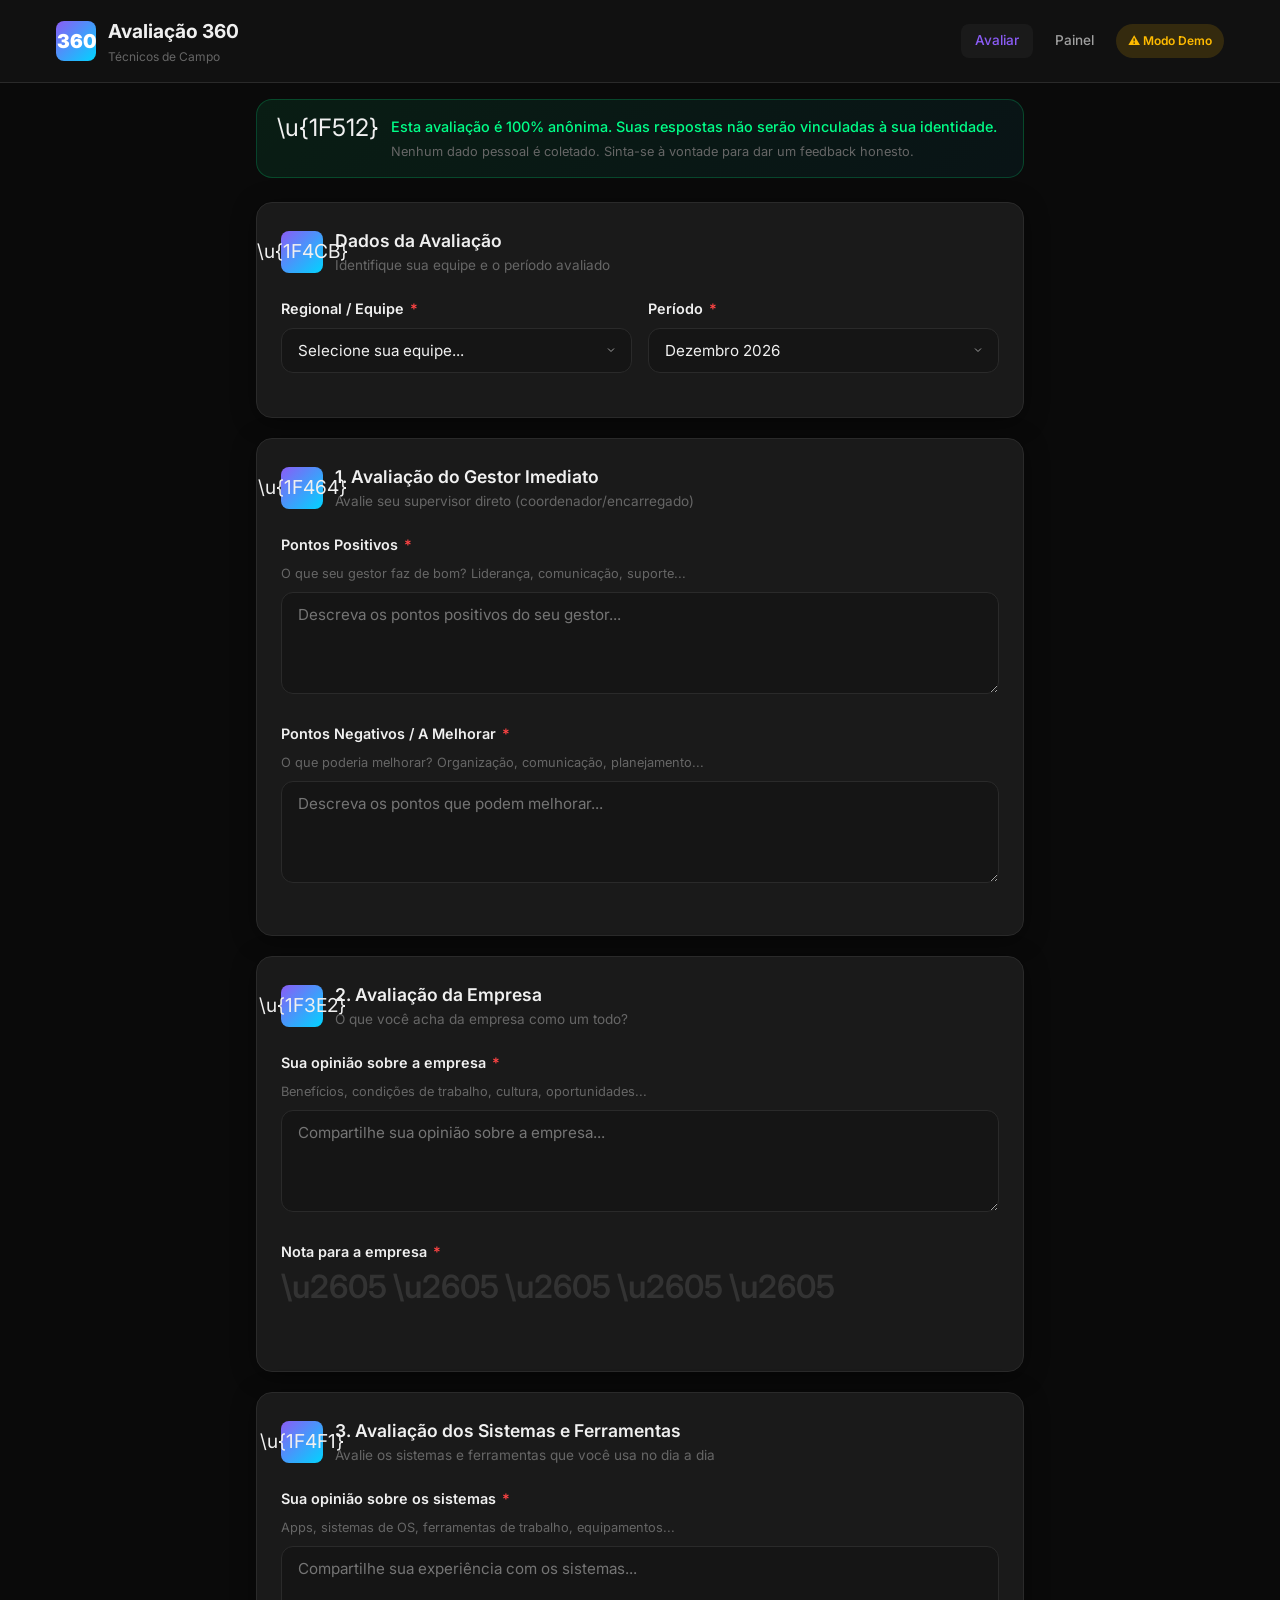
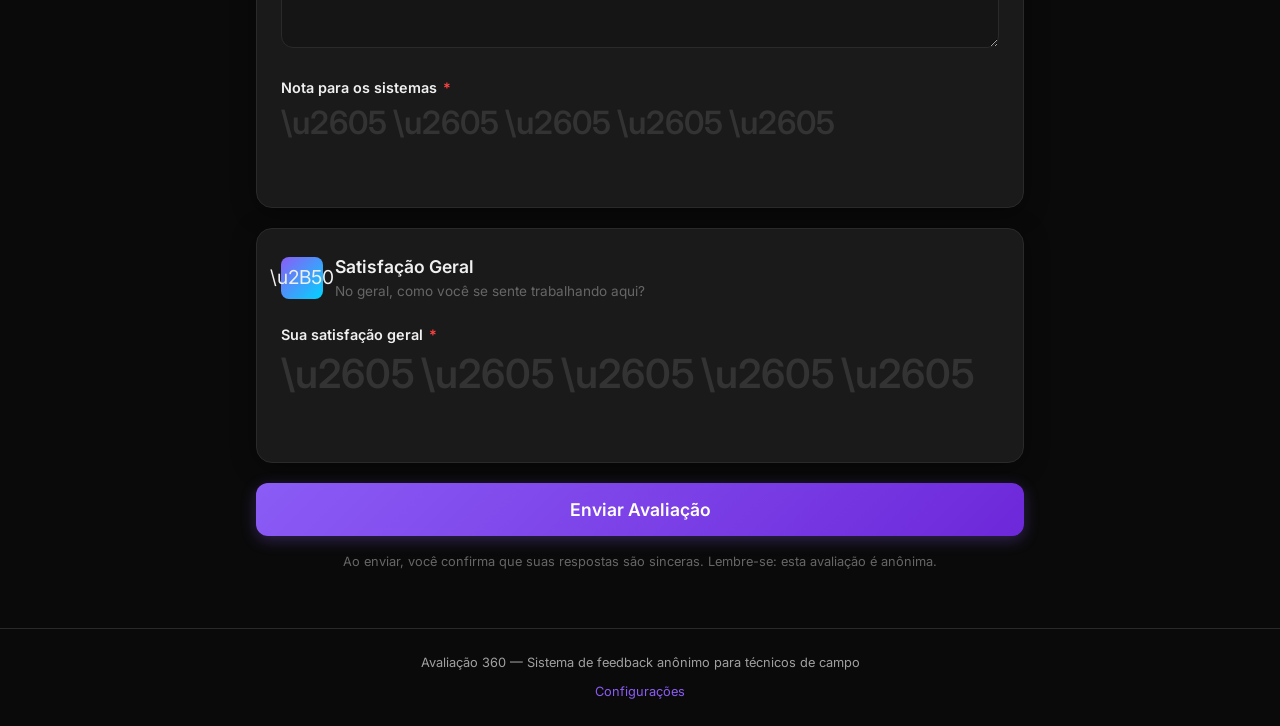
==== index.html @ 2429ec9c "feat: sistema de avaliacao 360 para tecnicos de campo Sistema web completo para digitalizar avaliaca" ====
<!DOCTYPE html>
<html lang="pt-BR">
<head>
  <meta charset="UTF-8">
  <meta name="viewport" content="width=device-width, initial-scale=1.0">
  <meta name="description" content="Avaliação 360 - Sistema anônimo de avaliação para técnicos de campo">
  <meta name="theme-color" content="#0a0a0a">
  <title>Avaliação 360 | Técnicos de Campo</title>
  <link rel="preconnect" href="https://fonts.googleapis.com">
  <link rel="preconnect" href="https://fonts.gstatic.com" crossorigin>
  <link href="https://fonts.googleapis.com/css2?family=Inter:wght@400;500;600;700;800&display=swap" rel="stylesheet">
  <link rel="stylesheet" href="css/style.css">
</head>
<body>

  <!-- Header -->
  <header class="header">
    <div class="header__inner">
      <div class="header__brand">
        <div class="header__logo">360</div>
        <div>
          <div class="header__title">Avaliação 360</div>
          <div class="header__subtitle">Técnicos de Campo</div>
        </div>
      </div>
      <nav class="header__nav">
        <a href="index.html" class="active">Avaliar</a>
        <a href="dashboard.html">Painel</a>
        <span id="modeIndicator" class="mode-badge mode-badge--demo"></span>
      </nav>
    </div>
  </header>

  <!-- Conteúdo principal -->
  <main class="container">

    <!-- Aviso de anonimato -->
    <div class="anonymity-notice">
      <div class="anonymity-notice__icon">\u{1F512}</div>
      <div class="anonymity-notice__text">
        Esta avaliação é 100% anônima. Suas respostas não serão vinculadas à sua identidade.
        <small>Nenhum dado pessoal é coletado. Sinta-se à vontade para dar um feedback honesto.</small>
      </div>
    </div>

    <!-- Formulário de avaliação -->
    <form id="evaluationForm" autocomplete="off" novalidate>

      <!-- Identificação da avaliação (sem identificação pessoal) -->
      <div class="card">
        <div class="card__header">
          <div class="card__icon">\u{1F4CB}</div>
          <div>
            <div class="card__title">Dados da Avaliação</div>
            <div class="card__description">Identifique sua equipe e o período avaliado</div>
          </div>
        </div>

        <div class="form-row">
          <div class="form-group">
            <label for="equipe">Regional / Equipe <span class="required">*</span></label>
            <select id="equipe" required>
              <option value="">Selecione sua equipe...</option>
            </select>
            <div class="error-message">Selecione sua equipe</div>
          </div>

          <div class="form-group">
            <label for="periodo">Período <span class="required">*</span></label>
            <select id="periodo" required>
              <option value="">Selecione o período...</option>
            </select>
            <div class="error-message">Selecione o período</div>
          </div>
        </div>
      </div>

      <!-- Questão 1: Avaliação do Gestor Imediato -->
      <div class="card">
        <div class="card__header">
          <div class="card__icon">\u{1F464}</div>
          <div>
            <div class="card__title">1. Avaliação do Gestor Imediato</div>
            <div class="card__description">Avalie seu supervisor direto (coordenador/encarregado)</div>
          </div>
        </div>

        <div class="form-group">
          <label for="gestorPositivos">
            Pontos Positivos <span class="required">*</span>
          </label>
          <span class="hint">O que seu gestor faz de bom? Liderança, comunicação, suporte...</span>
          <textarea id="gestorPositivos" placeholder="Descreva os pontos positivos do seu gestor..." rows="4" required></textarea>
          <div class="error-message">Preencha os pontos positivos do gestor</div>
        </div>

        <div class="form-group">
          <label for="gestorNegativos">
            Pontos Negativos / A Melhorar <span class="required">*</span>
          </label>
          <span class="hint">O que poderia melhorar? Organização, comunicação, planejamento...</span>
          <textarea id="gestorNegativos" placeholder="Descreva os pontos que podem melhorar..." rows="4" required></textarea>
          <div class="error-message">Preencha os pontos negativos do gestor</div>
        </div>
      </div>

      <!-- Questão 2: Avaliação da Empresa -->
      <div class="card">
        <div class="card__header">
          <div class="card__icon">\u{1F3E2}</div>
          <div>
            <div class="card__title">2. Avaliação da Empresa</div>
            <div class="card__description">O que você acha da empresa como um todo?</div>
          </div>
        </div>

        <div class="form-group">
          <label for="empresaComentario">
            Sua opinião sobre a empresa <span class="required">*</span>
          </label>
          <span class="hint">Benefícios, condições de trabalho, cultura, oportunidades...</span>
          <textarea id="empresaComentario" placeholder="Compartilhe sua opinião sobre a empresa..." rows="4" required></textarea>
          <div class="error-message">Preencha sua avaliação da empresa</div>
        </div>

        <div class="form-group">
          <label>Nota para a empresa <span class="required">*</span></label>
          <div class="star-rating" id="starsEmpresa">
            <input type="radio" name="empresaNota" value="5" id="empresa5">
            <label for="empresa5" title="5 - Muito Satisfeito">\u2605</label>
            <input type="radio" name="empresaNota" value="4" id="empresa4">
            <label for="empresa4" title="4 - Satisfeito">\u2605</label>
            <input type="radio" name="empresaNota" value="3" id="empresa3">
            <label for="empresa3" title="3 - Neutro">\u2605</label>
            <input type="radio" name="empresaNota" value="2" id="empresa2">
            <label for="empresa2" title="2 - Insatisfeito">\u2605</label>
            <input type="radio" name="empresaNota" value="1" id="empresa1">
            <label for="empresa1" title="1 - Muito Insatisfeito">\u2605</label>
          </div>
          <div class="star-value"></div>
          <div class="error-message">Selecione uma nota para a empresa</div>
        </div>
      </div>

      <!-- Questão 3: Avaliação do Sistema/Ferramentas -->
      <div class="card">
        <div class="card__header">
          <div class="card__icon">\u{1F4F1}</div>
          <div>
            <div class="card__title">3. Avaliação dos Sistemas e Ferramentas</div>
            <div class="card__description">Avalie os sistemas e ferramentas que você usa no dia a dia</div>
          </div>
        </div>

        <div class="form-group">
          <label for="sistemaComentario">
            Sua opinião sobre os sistemas <span class="required">*</span>
          </label>
          <span class="hint">Apps, sistemas de OS, ferramentas de trabalho, equipamentos...</span>
          <textarea id="sistemaComentario" placeholder="Compartilhe sua experiência com os sistemas..." rows="4" required></textarea>
          <div class="error-message">Preencha sua avaliação dos sistemas</div>
        </div>

        <div class="form-group">
          <label>Nota para os sistemas <span class="required">*</span></label>
          <div class="star-rating" id="starsSistema">
            <input type="radio" name="sistemaNota" value="5" id="sistema5">
            <label for="sistema5" title="5 - Muito Satisfeito">\u2605</label>
            <input type="radio" name="sistemaNota" value="4" id="sistema4">
            <label for="sistema4" title="4 - Satisfeito">\u2605</label>
            <input type="radio" name="sistemaNota" value="3" id="sistema3">
            <label for="sistema3" title="3 - Neutro">\u2605</label>
            <input type="radio" name="sistemaNota" value="2" id="sistema2">
            <label for="sistema2" title="2 - Insatisfeito">\u2605</label>
            <input type="radio" name="sistemaNota" value="1" id="sistema1">
            <label for="sistema1" title="1 - Muito Insatisfeito">\u2605</label>
          </div>
          <div class="star-value"></div>
          <div class="error-message">Selecione uma nota para os sistemas</div>
        </div>
      </div>

      <!-- Satisfação Geral -->
      <div class="card">
        <div class="card__header">
          <div class="card__icon">\u2B50</div>
          <div>
            <div class="card__title">Satisfação Geral</div>
            <div class="card__description">No geral, como você se sente trabalhando aqui?</div>
          </div>
        </div>

        <div class="form-group">
          <label>Sua satisfação geral <span class="required">*</span></label>
          <div class="star-rating" id="starsGeral" style="justify-content: flex-end;">
            <input type="radio" name="satisfacaoGeral" value="5" id="geral5">
            <label for="geral5" title="5 - Muito Satisfeito" style="font-size: 2.5rem;">\u2605</label>
            <input type="radio" name="satisfacaoGeral" value="4" id="geral4">
            <label for="geral4" title="4 - Satisfeito" style="font-size: 2.5rem;">\u2605</label>
            <input type="radio" name="satisfacaoGeral" value="3" id="geral3">
            <label for="geral3" title="3 - Neutro" style="font-size: 2.5rem;">\u2605</label>
            <input type="radio" name="satisfacaoGeral" value="2" id="geral2">
            <label for="geral2" title="2 - Insatisfeito" style="font-size: 2.5rem;">\u2605</label>
            <input type="radio" name="satisfacaoGeral" value="1" id="geral1">
            <label for="geral1" title="1 - Muito Insatisfeito" style="font-size: 2.5rem;">\u2605</label>
          </div>
          <div class="star-value"></div>
          <div class="error-message">Selecione sua satisfação geral</div>
        </div>
      </div>

      <!-- Botão de envio -->
      <button type="submit" id="submitBtn" class="btn btn--primary btn--block" style="padding: 16px; font-size: 1.1rem;">
        Enviar Avaliação
      </button>

      <p class="text-center text-muted mt-2" style="font-size: 0.8rem;">
        Ao enviar, você confirma que suas respostas são sinceras. Lembre-se: esta avaliação é anônima.
      </p>

    </form>

    <!-- Tela de sucesso (oculta por padrão) -->
    <div id="successScreen" class="success-screen">
      <div class="success-screen__checkmark">\u2713</div>
      <h2 class="success-screen__title">Avaliação Enviada!</h2>
      <p class="success-screen__message">
        Obrigado pelo seu feedback. Sua avaliação foi registrada com sucesso e é completamente anônima.
      </p>
      <p class="text-muted mb-3" style="font-size: 0.9rem;">
        Seu feedback ajuda a melhorar o ambiente de trabalho para todos.
      </p>
      <button onclick="resetForm()" class="btn btn--secondary">
        Enviar Nova Avaliação
      </button>
    </div>

  </main>

  <!-- Footer -->
  <footer class="footer">
    <p>Avaliação 360 &mdash; Sistema de feedback anônimo para técnicos de campo</p>
    <p class="mt-1">
      <a href="setup.html">Configurações</a>
    </p>
  </footer>

  <!-- Scripts -->
  <script src="js/config.js"></script>
  <script src="js/form.js"></script>

</body>
</html>
---- css/style.css ----
/* =============================================
   Avaliação 360 - Estilos Globais
   Sistema de avaliação para técnicos de campo
   ============================================= */

/* Reset e base */
*, *::before, *::after {
  box-sizing: border-box;
  margin: 0;
  padding: 0;
}

:root {
  --bg-primary: #0a0a0a;
  --bg-secondary: #111111;
  --bg-card: #1a1a1a;
  --bg-card-hover: #222222;
  --bg-input: #151515;
  --border-color: #2a2a2a;
  --border-focus: #8B5CF6;
  --text-primary: #f0f0f0;
  --text-secondary: #a0a0a0;
  --text-muted: #666666;
  --accent-purple: #8B5CF6;
  --accent-purple-hover: #7C4FE0;
  --accent-purple-glow: rgba(139, 92, 246, 0.3);
  --accent-cyan: #00d4ff;
  --accent-cyan-glow: rgba(0, 212, 255, 0.2);
  --success: #00ff88;
  --success-glow: rgba(0, 255, 136, 0.2);
  --warning: #ffbb00;
  --danger: #ff4444;
  --star-active: #ffbb00;
  --star-inactive: #333333;
  --radius-sm: 8px;
  --radius-md: 12px;
  --radius-lg: 16px;
  --radius-xl: 24px;
  --shadow-card: 0 4px 24px rgba(0, 0, 0, 0.4);
  --shadow-glow: 0 0 30px var(--accent-purple-glow);
  --transition-fast: 0.2s ease;
  --transition-normal: 0.3s ease;
  --transition-slow: 0.5s ease;
  --font-main: 'Inter', -apple-system, BlinkMacSystemFont, 'Segoe UI', sans-serif;
}

html {
  scroll-behavior: smooth;
}

body {
  font-family: var(--font-main);
  background-color: var(--bg-primary);
  color: var(--text-primary);
  line-height: 1.6;
  min-height: 100vh;
  -webkit-font-smoothing: antialiased;
  -moz-osx-font-smoothing: grayscale;
}

/* Tipografia */
h1, h2, h3, h4 {
  font-weight: 700;
  line-height: 1.3;
}

h1 { font-size: 1.75rem; }
h2 { font-size: 1.4rem; }
h3 { font-size: 1.15rem; }
h4 { font-size: 1rem; }

p {
  color: var(--text-secondary);
}

a {
  color: var(--accent-purple);
  text-decoration: none;
  transition: color var(--transition-fast);
}

a:hover {
  color: var(--accent-cyan);
}

/* Container principal */
.container {
  width: 100%;
  max-width: 800px;
  margin: 0 auto;
  padding: 16px;
}

.container--wide {
  max-width: 1200px;
}

/* =============================================
   Header
   ============================================= */
.header {
  background: var(--bg-secondary);
  border-bottom: 1px solid var(--border-color);
  padding: 16px 0;
  position: sticky;
  top: 0;
  z-index: 100;
  backdrop-filter: blur(10px);
  -webkit-backdrop-filter: blur(10px);
}

.header__inner {
  display: flex;
  align-items: center;
  justify-content: space-between;
  max-width: 1200px;
  margin: 0 auto;
  padding: 0 16px;
}

.header__brand {
  display: flex;
  align-items: center;
  gap: 12px;
}

.header__logo {
  width: 40px;
  height: 40px;
  background: linear-gradient(135deg, var(--accent-purple), var(--accent-cyan));
  border-radius: var(--radius-sm);
  display: flex;
  align-items: center;
  justify-content: center;
  font-size: 1.2rem;
  font-weight: 900;
  color: white;
  flex-shrink: 0;
}

.header__title {
  font-size: 1.2rem;
  font-weight: 700;
  color: var(--text-primary);
}

.header__subtitle {
  font-size: 0.75rem;
  color: var(--text-muted);
  font-weight: 400;
}

.header__nav {
  display: flex;
  gap: 8px;
}

.header__nav a {
  padding: 6px 14px;
  border-radius: var(--radius-sm);
  font-size: 0.85rem;
  font-weight: 500;
  color: var(--text-secondary);
  transition: all var(--transition-fast);
}

.header__nav a:hover,
.header__nav a.active {
  background: var(--bg-card);
  color: var(--accent-purple);
}

/* =============================================
   Cards
   ============================================= */
.card {
  background: var(--bg-card);
  border: 1px solid var(--border-color);
  border-radius: var(--radius-lg);
  padding: 24px;
  margin-bottom: 20px;
  box-shadow: var(--shadow-card);
  transition: border-color var(--transition-normal);
}

.card:hover {
  border-color: rgba(139, 92, 246, 0.2);
}

.card__header {
  display: flex;
  align-items: center;
  gap: 12px;
  margin-bottom: 20px;
}

.card__icon {
  width: 42px;
  height: 42px;
  background: linear-gradient(135deg, var(--accent-purple), var(--accent-cyan));
  border-radius: var(--radius-sm);
  display: flex;
  align-items: center;
  justify-content: center;
  font-size: 1.2rem;
  flex-shrink: 0;
}

.card__title {
  font-size: 1.1rem;
  font-weight: 600;
}

.card__description {
  font-size: 0.85rem;
  color: var(--text-muted);
}

/* =============================================
   Formulário
   ============================================= */
.form-group {
  margin-bottom: 20px;
}

.form-group label {
  display: block;
  font-size: 0.9rem;
  font-weight: 600;
  color: var(--text-primary);
  margin-bottom: 8px;
}

.form-group label .required {
  color: var(--danger);
  margin-left: 2px;
}

.form-group .hint {
  display: block;
  font-size: 0.8rem;
  color: var(--text-muted);
  margin-bottom: 8px;
}

select,
input[type="text"],
input[type="url"],
input[type="password"],
textarea {
  width: 100%;
  padding: 12px 16px;
  background: var(--bg-input);
  border: 1px solid var(--border-color);
  border-radius: var(--radius-md);
  color: var(--text-primary);
  font-family: var(--font-main);
  font-size: 0.95rem;
  transition: all var(--transition-fast);
  outline: none;
  -webkit-appearance: none;
  appearance: none;
}

select {
  background-image: url("data:image/svg+xml,%3Csvg xmlns='http://www.w3.org/2000/svg' width='12' height='12' viewBox='0 0 24 24' fill='none' stroke='%23a0a0a0' stroke-width='2'%3E%3Cpath d='M6 9l6 6 6-6'/%3E%3C/svg%3E");
  background-repeat: no-repeat;
  background-position: right 14px center;
  padding-right: 40px;
  cursor: pointer;
}

select:focus,
input[type="text"]:focus,
input[type="url"]:focus,
input[type="password"]:focus,
textarea:focus {
  border-color: var(--accent-purple);
  box-shadow: 0 0 0 3px var(--accent-purple-glow);
}

textarea {
  min-height: 100px;
  resize: vertical;
}

.form-row {
  display: grid;
  grid-template-columns: 1fr 1fr;
  gap: 16px;
}

@media (max-width: 500px) {
  .form-row {
    grid-template-columns: 1fr;
  }
}

/* Validação visual */
.form-group.error select,
.form-group.error textarea,
.form-group.error input {
  border-color: var(--danger);
  box-shadow: 0 0 0 3px rgba(255, 68, 68, 0.15);
}

.form-group .error-message {
  display: none;
  font-size: 0.8rem;
  color: var(--danger);
  margin-top: 6px;
}

.form-group.error .error-message {
  display: block;
}

/* =============================================
   Estrelas (Star Rating)
   ============================================= */
.star-rating {
  display: flex;
  gap: 6px;
  flex-direction: row-reverse;
  justify-content: flex-end;
  margin-top: 4px;
}

.star-rating input {
  display: none;
}

.star-rating label {
  cursor: pointer;
  font-size: 2rem;
  color: var(--star-inactive);
  transition: all var(--transition-fast);
  margin-bottom: 0 !important;
  line-height: 1;
  user-select: none;
}

.star-rating label:hover,
.star-rating label:hover ~ label,
.star-rating input:checked ~ label {
  color: var(--star-active);
  text-shadow: 0 0 12px rgba(255, 187, 0, 0.4);
}

.star-rating.error label {
  animation: shake 0.4s ease;
}

.star-value {
  font-size: 0.85rem;
  color: var(--text-muted);
  margin-top: 4px;
  min-height: 20px;
}

/* =============================================
   Botões
   ============================================= */
.btn {
  display: inline-flex;
  align-items: center;
  justify-content: center;
  gap: 8px;
  padding: 12px 28px;
  border: none;
  border-radius: var(--radius-md);
  font-family: var(--font-main);
  font-size: 0.95rem;
  font-weight: 600;
  cursor: pointer;
  transition: all var(--transition-fast);
  text-decoration: none;
  outline: none;
  user-select: none;
}

.btn:disabled {
  opacity: 0.5;
  cursor: not-allowed;
}

.btn--primary {
  background: linear-gradient(135deg, var(--accent-purple), #6D28D9);
  color: white;
  box-shadow: 0 4px 15px var(--accent-purple-glow);
}

.btn--primary:hover:not(:disabled) {
  transform: translateY(-2px);
  box-shadow: 0 6px 25px var(--accent-purple-glow);
}

.btn--primary:active:not(:disabled) {
  transform: translateY(0);
}

.btn--secondary {
  background: var(--bg-card);
  color: var(--text-primary);
  border: 1px solid var(--border-color);
}

.btn--secondary:hover:not(:disabled) {
  border-color: var(--accent-purple);
  color: var(--accent-purple);
}

.btn--success {
  background: linear-gradient(135deg, #059669, #047857);
  color: white;
}

.btn--success:hover:not(:disabled) {
  transform: translateY(-2px);
  box-shadow: 0 4px 15px var(--success-glow);
}

.btn--danger {
  background: linear-gradient(135deg, var(--danger), #cc0000);
  color: white;
}

.btn--small {
  padding: 8px 16px;
  font-size: 0.85rem;
}

.btn--block {
  width: 100%;
}

.btn--icon {
  width: 40px;
  height: 40px;
  padding: 0;
  border-radius: var(--radius-sm);
}

/* =============================================
   Alerta de anonimato
   ============================================= */
.anonymity-notice {
  background: linear-gradient(135deg, rgba(0, 255, 136, 0.08), rgba(0, 212, 255, 0.05));
  border: 1px solid rgba(0, 255, 136, 0.2);
  border-radius: var(--radius-lg);
  padding: 16px 20px;
  margin-bottom: 24px;
  display: flex;
  align-items: flex-start;
  gap: 12px;
}

.anonymity-notice__icon {
  font-size: 1.5rem;
  flex-shrink: 0;
  line-height: 1;
}

.anonymity-notice__text {
  font-size: 0.9rem;
  color: var(--success);
  font-weight: 500;
  line-height: 1.5;
}

.anonymity-notice__text small {
  display: block;
  color: var(--text-muted);
  font-weight: 400;
  margin-top: 4px;
  font-size: 0.8rem;
}

/* =============================================
   Tela de sucesso
   ============================================= */
.success-screen {
  display: none;
  text-align: center;
  padding: 60px 20px;
  animation: fadeIn 0.5s ease;
}

.success-screen.visible {
  display: block;
}

.success-screen__checkmark {
  width: 100px;
  height: 100px;
  margin: 0 auto 30px;
  background: linear-gradient(135deg, var(--success), #00cc6a);
  border-radius: 50%;
  display: flex;
  align-items: center;
  justify-content: center;
  font-size: 3rem;
  animation: scaleIn 0.5s cubic-bezier(0.175, 0.885, 0.32, 1.275);
  box-shadow: 0 0 40px var(--success-glow);
}

.success-screen__title {
  font-size: 1.5rem;
  margin-bottom: 12px;
  color: var(--success);
}

.success-screen__message {
  font-size: 1rem;
  color: var(--text-secondary);
  margin-bottom: 32px;
  max-width: 400px;
  margin-left: auto;
  margin-right: auto;
}

/* =============================================
   Dashboard - Cards de estatísticas
   ============================================= */
.stats-grid {
  display: grid;
  grid-template-columns: repeat(auto-fit, minmax(200px, 1fr));
  gap: 16px;
  margin-bottom: 24px;
}

.stat-card {
  background: var(--bg-card);
  border: 1px solid var(--border-color);
  border-radius: var(--radius-lg);
  padding: 20px;
  text-align: center;
  transition: all var(--transition-normal);
}

.stat-card:hover {
  border-color: var(--accent-purple);
  transform: translateY(-2px);
  box-shadow: var(--shadow-glow);
}

.stat-card__value {
  font-size: 2.2rem;
  font-weight: 800;
  background: linear-gradient(135deg, var(--accent-purple), var(--accent-cyan));
  -webkit-background-clip: text;
  -webkit-text-fill-color: transparent;
  background-clip: text;
  line-height: 1.2;
}

.stat-card__label {
  font-size: 0.85rem;
  color: var(--text-muted);
  margin-top: 4px;
}

/* =============================================
   Dashboard - Filtros
   ============================================= */
.filters {
  display: flex;
  gap: 12px;
  margin-bottom: 24px;
  flex-wrap: wrap;
}

.filters select {
  flex: 1;
  min-width: 160px;
}

/* =============================================
   Dashboard - Gráfico de barras CSS
   ============================================= */
.chart-container {
  margin-bottom: 24px;
}

.chart-bar {
  display: flex;
  align-items: center;
  gap: 12px;
  margin-bottom: 12px;
}

.chart-bar__label {
  width: 90px;
  font-size: 0.85rem;
  color: var(--text-secondary);
  text-align: right;
  flex-shrink: 0;
}

.chart-bar__track {
  flex: 1;
  height: 32px;
  background: var(--bg-input);
  border-radius: var(--radius-sm);
  overflow: hidden;
  position: relative;
}

.chart-bar__fill {
  height: 100%;
  background: linear-gradient(90deg, var(--accent-purple), var(--accent-cyan));
  border-radius: var(--radius-sm);
  transition: width 0.8s cubic-bezier(0.25, 0.46, 0.45, 0.94);
  display: flex;
  align-items: center;
  padding-left: 10px;
  min-width: 0;
}

.chart-bar__value {
  font-size: 0.8rem;
  font-weight: 600;
  color: white;
  white-space: nowrap;
}

/* Distribuição de estrelas */
.star-distribution {
  display: flex;
  flex-direction: column;
  gap: 8px;
}

.star-dist-row {
  display: flex;
  align-items: center;
  gap: 10px;
}

.star-dist-row__stars {
  width: 70px;
  font-size: 0.85rem;
  color: var(--star-active);
  text-align: right;
  flex-shrink: 0;
}

.star-dist-row__bar {
  flex: 1;
  height: 20px;
  background: var(--bg-input);
  border-radius: 4px;
  overflow: hidden;
}

.star-dist-row__fill {
  height: 100%;
  background: var(--star-active);
  border-radius: 4px;
  transition: width 0.6s ease;
}

.star-dist-row__count {
  width: 40px;
  font-size: 0.8rem;
  color: var(--text-muted);
}

/* =============================================
   Dashboard - Lista de avaliações
   ============================================= */
.evaluation-list {
  display: flex;
  flex-direction: column;
  gap: 12px;
}

.evaluation-item {
  background: var(--bg-card);
  border: 1px solid var(--border-color);
  border-radius: var(--radius-md);
  padding: 16px 20px;
  transition: border-color var(--transition-fast);
}

.evaluation-item:hover {
  border-color: rgba(139, 92, 246, 0.3);
}

.evaluation-item__header {
  display: flex;
  justify-content: space-between;
  align-items: center;
  margin-bottom: 12px;
  flex-wrap: wrap;
  gap: 8px;
}

.evaluation-item__meta {
  display: flex;
  gap: 12px;
  align-items: center;
  flex-wrap: wrap;
}

.evaluation-item__badge {
  padding: 3px 10px;
  border-radius: 20px;
  font-size: 0.75rem;
  font-weight: 600;
  background: rgba(139, 92, 246, 0.15);
  color: var(--accent-purple);
}

.evaluation-item__date {
  font-size: 0.8rem;
  color: var(--text-muted);
}

.evaluation-item__stars {
  color: var(--star-active);
  font-size: 0.9rem;
}

.evaluation-item__section {
  margin-bottom: 10px;
}

.evaluation-item__section-title {
  font-size: 0.8rem;
  font-weight: 600;
  color: var(--accent-purple);
  margin-bottom: 4px;
  text-transform: uppercase;
  letter-spacing: 0.5px;
}

.evaluation-item__text {
  font-size: 0.88rem;
  color: var(--text-secondary);
  line-height: 1.5;
  padding: 8px 12px;
  background: var(--bg-input);
  border-radius: var(--radius-sm);
  border-left: 3px solid var(--border-color);
}

/* =============================================
   Dashboard - Modal de senha
   ============================================= */
.password-overlay {
  position: fixed;
  top: 0;
  left: 0;
  right: 0;
  bottom: 0;
  background: rgba(0, 0, 0, 0.9);
  display: flex;
  align-items: center;
  justify-content: center;
  z-index: 1000;
  padding: 20px;
}

.password-modal {
  background: var(--bg-card);
  border: 1px solid var(--border-color);
  border-radius: var(--radius-xl);
  padding: 40px;
  max-width: 400px;
  width: 100%;
  text-align: center;
  animation: scaleIn 0.3s ease;
}

.password-modal__icon {
  font-size: 3rem;
  margin-bottom: 16px;
}

.password-modal__title {
  font-size: 1.2rem;
  margin-bottom: 8px;
}

.password-modal__text {
  font-size: 0.9rem;
  color: var(--text-muted);
  margin-bottom: 24px;
}

.password-modal__error {
  display: none;
  color: var(--danger);
  font-size: 0.85rem;
  margin-top: 8px;
}

.password-modal__error.visible {
  display: block;
  animation: shake 0.4s ease;
}

/* =============================================
   Setup - Passos
   ============================================= */
.setup-step {
  display: flex;
  gap: 16px;
  margin-bottom: 24px;
}

.setup-step__number {
  width: 36px;
  height: 36px;
  background: linear-gradient(135deg, var(--accent-purple), var(--accent-cyan));
  border-radius: 50%;
  display: flex;
  align-items: center;
  justify-content: center;
  font-size: 0.9rem;
  font-weight: 700;
  flex-shrink: 0;
  color: white;
}

.setup-step__content {
  flex: 1;
}

.setup-step__title {
  font-size: 1rem;
  font-weight: 600;
  margin-bottom: 6px;
}

.setup-step__text {
  font-size: 0.9rem;
  color: var(--text-secondary);
  line-height: 1.6;
}

/* Bloco de código */
.code-block {
  background: var(--bg-primary);
  border: 1px solid var(--border-color);
  border-radius: var(--radius-md);
  padding: 16px;
  margin-top: 12px;
  position: relative;
  overflow-x: auto;
}

.code-block code {
  font-family: 'Fira Code', 'Consolas', monospace;
  font-size: 0.82rem;
  color: var(--accent-cyan);
  line-height: 1.6;
  white-space: pre;
}

.code-block__copy {
  position: absolute;
  top: 8px;
  right: 8px;
  padding: 4px 10px;
  background: var(--bg-card);
  border: 1px solid var(--border-color);
  border-radius: var(--radius-sm);
  color: var(--text-muted);
  font-size: 0.75rem;
  cursor: pointer;
  transition: all var(--transition-fast);
}

.code-block__copy:hover {
  color: var(--accent-purple);
  border-color: var(--accent-purple);
}

/* Status de conexão */
.connection-status {
  display: flex;
  align-items: center;
  gap: 8px;
  padding: 12px 16px;
  border-radius: var(--radius-md);
  font-size: 0.9rem;
  font-weight: 500;
  margin-top: 12px;
}

.connection-status--success {
  background: rgba(0, 255, 136, 0.1);
  border: 1px solid rgba(0, 255, 136, 0.3);
  color: var(--success);
}

.connection-status--error {
  background: rgba(255, 68, 68, 0.1);
  border: 1px solid rgba(255, 68, 68, 0.3);
  color: var(--danger);
}

.connection-status--info {
  background: rgba(0, 212, 255, 0.1);
  border: 1px solid rgba(0, 212, 255, 0.3);
  color: var(--accent-cyan);
}

/* =============================================
   Footer
   ============================================= */
.footer {
  text-align: center;
  padding: 24px 16px;
  margin-top: 40px;
  border-top: 1px solid var(--border-color);
  color: var(--text-muted);
  font-size: 0.8rem;
}

.footer a {
  color: var(--accent-purple);
}

/* =============================================
   Utilitários
   ============================================= */
.text-center { text-align: center; }
.text-muted { color: var(--text-muted); }
.text-success { color: var(--success); }
.text-danger { color: var(--danger); }
.text-purple { color: var(--accent-purple); }
.text-cyan { color: var(--accent-cyan); }

.mt-1 { margin-top: 8px; }
.mt-2 { margin-top: 16px; }
.mt-3 { margin-top: 24px; }
.mb-1 { margin-bottom: 8px; }
.mb-2 { margin-bottom: 16px; }
.mb-3 { margin-bottom: 24px; }

.d-none { display: none; }
.d-flex { display: flex; }
.gap-2 { gap: 16px; }
.justify-between { justify-content: space-between; }
.align-center { align-items: center; }
.flex-wrap { flex-wrap: wrap; }

/* Divisor */
.divider {
  height: 1px;
  background: var(--border-color);
  margin: 24px 0;
}

/* Badge modo */
.mode-badge {
  display: inline-flex;
  align-items: center;
  gap: 6px;
  padding: 4px 12px;
  border-radius: 20px;
  font-size: 0.75rem;
  font-weight: 600;
}

.mode-badge--demo {
  background: rgba(255, 187, 0, 0.15);
  color: var(--warning);
}

.mode-badge--sheets {
  background: rgba(0, 255, 136, 0.15);
  color: var(--success);
}

/* Mensagem vazia */
.empty-state {
  text-align: center;
  padding: 60px 20px;
  color: var(--text-muted);
}

.empty-state__icon {
  font-size: 3rem;
  margin-bottom: 16px;
  opacity: 0.5;
}

.empty-state__text {
  font-size: 1rem;
}

/* Spinner de loading */
.spinner {
  width: 20px;
  height: 20px;
  border: 2px solid rgba(255, 255, 255, 0.2);
  border-top: 2px solid white;
  border-radius: 50%;
  animation: spin 0.8s linear infinite;
  display: inline-block;
}

/* =============================================
   Animações
   ============================================= */
@keyframes fadeIn {
  from { opacity: 0; transform: translateY(10px); }
  to { opacity: 1; transform: translateY(0); }
}

@keyframes scaleIn {
  from { opacity: 0; transform: scale(0.8); }
  to { opacity: 1; transform: scale(1); }
}

@keyframes shake {
  0%, 100% { transform: translateX(0); }
  25% { transform: translateX(-5px); }
  75% { transform: translateX(5px); }
}

@keyframes spin {
  to { transform: rotate(360deg); }
}

@keyframes slideUp {
  from { opacity: 0; transform: translateY(20px); }
  to { opacity: 1; transform: translateY(0); }
}

@keyframes pulse {
  0%, 100% { opacity: 1; }
  50% { opacity: 0.6; }
}

.fade-in {
  animation: fadeIn 0.4s ease forwards;
}

.slide-up {
  animation: slideUp 0.5s ease forwards;
}

/* =============================================
   Responsividade
   ============================================= */
@media (max-width: 600px) {
  .container { padding: 12px; }

  .header__inner { padding: 0 12px; }
  .header__nav { gap: 4px; }
  .header__nav a { padding: 4px 10px; font-size: 0.8rem; }
  .header__title { font-size: 1rem; }

  .card { padding: 16px; }

  h1 { font-size: 1.4rem; }
  h2 { font-size: 1.2rem; }

  .stats-grid {
    grid-template-columns: 1fr 1fr;
    gap: 10px;
  }

  .stat-card { padding: 14px; }
  .stat-card__value { font-size: 1.8rem; }

  .filters {
    flex-direction: column;
  }

  .chart-bar__label {
    width: 70px;
    font-size: 0.78rem;
  }

  .evaluation-item__header {
    flex-direction: column;
    align-items: flex-start;
  }
}

@media (max-width: 380px) {
  .stats-grid {
    grid-template-columns: 1fr;
  }

  .star-rating label {
    font-size: 1.6rem;
  }
}

/* =============================================
   Acessibilidade
   ============================================= */
:focus-visible {
  outline: 2px solid var(--accent-purple);
  outline-offset: 2px;
}

/* Ocultar acessivelmente */
.sr-only {
  position: absolute;
  width: 1px;
  height: 1px;
  padding: 0;
  margin: -1px;
  overflow: hidden;
  clip: rect(0, 0, 0, 0);
  white-space: nowrap;
  border: 0;
}

/* =============================================
   Impressão
   ============================================= */
@media print {
  body {
    background: white;
    color: black;
  }

  .header, .footer, .btn, .filters {
    display: none;
  }

  .card {
    border: 1px solid #ddd;
    box-shadow: none;
    break-inside: avoid;
  }
}
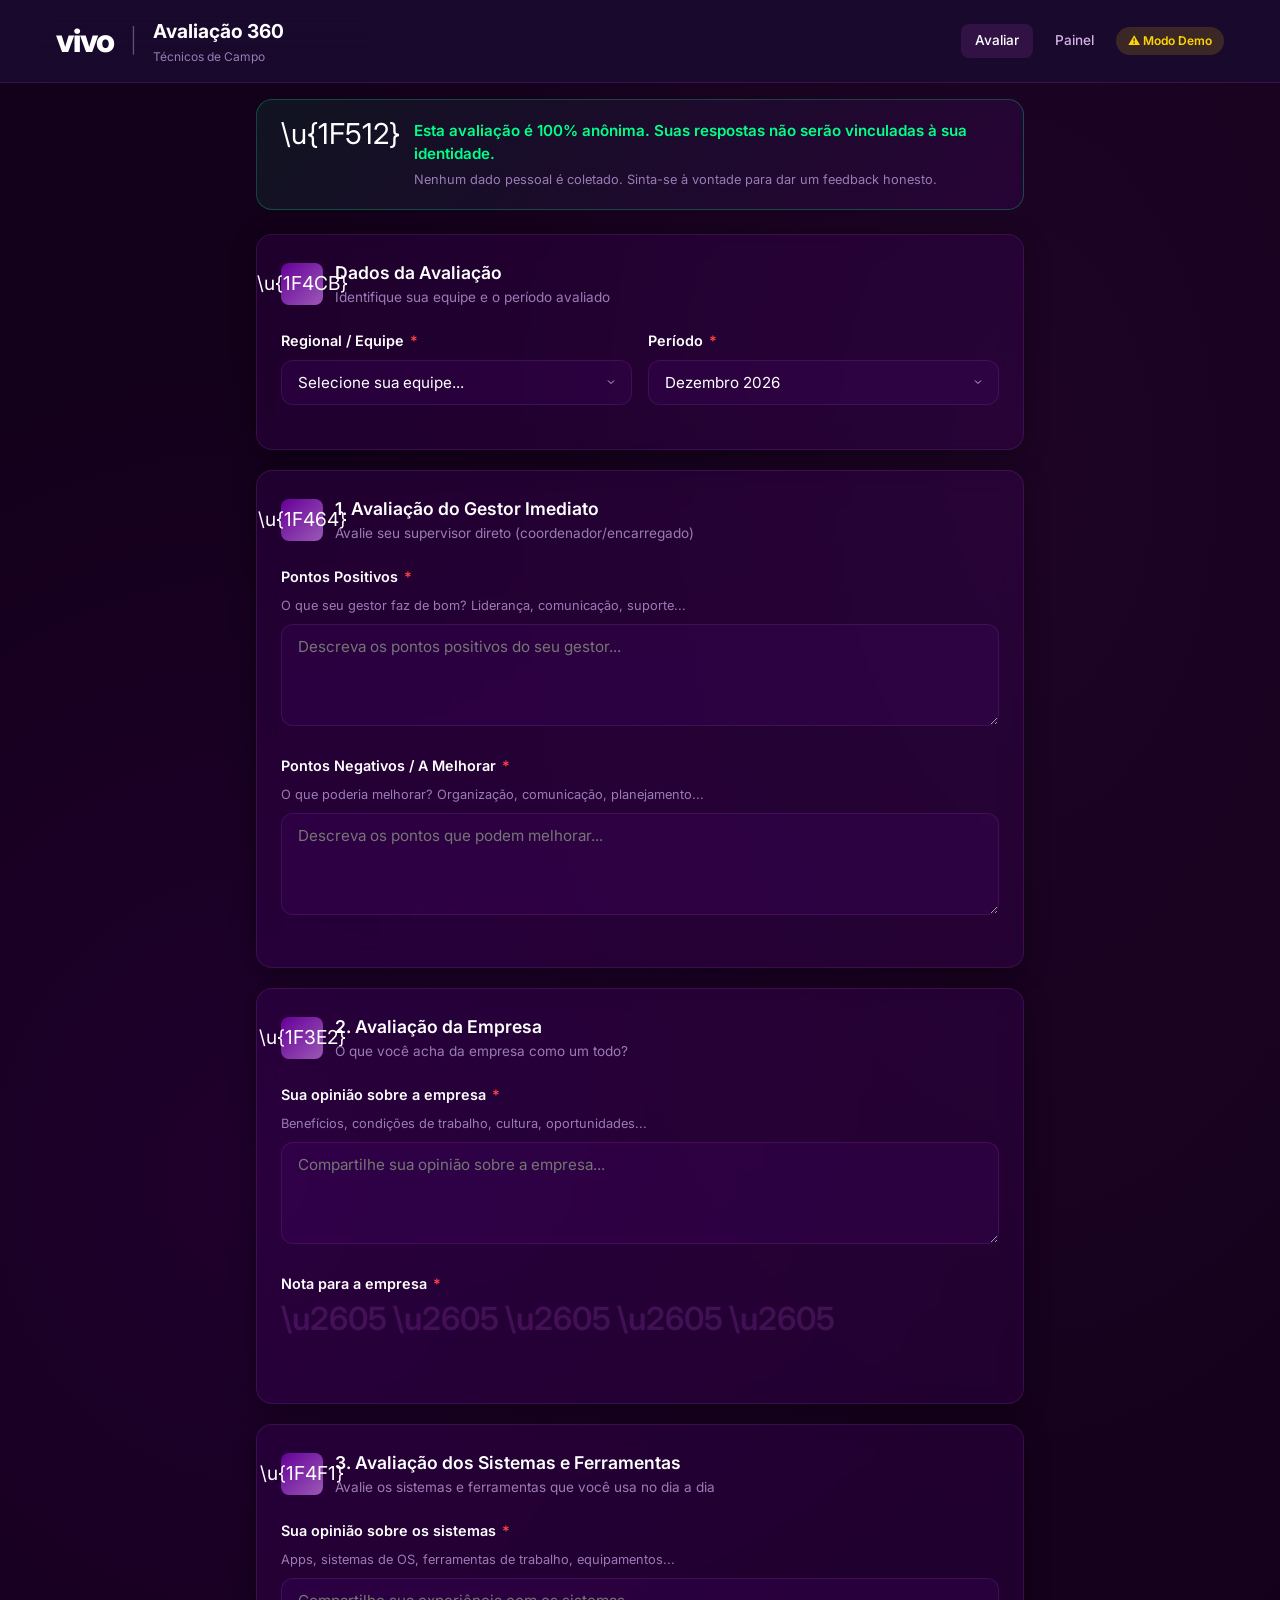
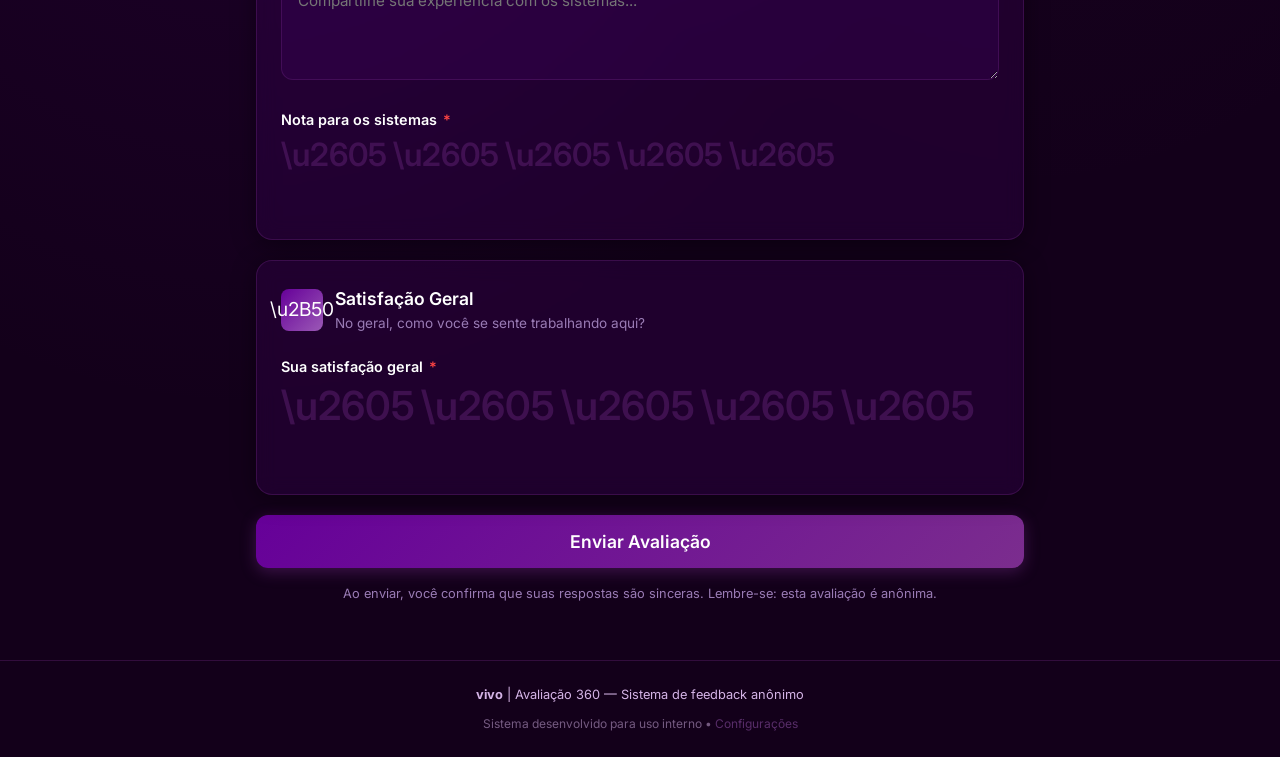
==== commit 0b1665b0: "feat: branding Vivo branco com tema roxo em todas as paginas" ====
--- a/index.html
+++ b/index.html
@@ -4,8 +4,8 @@
   <meta charset="UTF-8">
   <meta name="viewport" content="width=device-width, initial-scale=1.0">
   <meta name="description" content="Avaliação 360 - Sistema anônimo de avaliação para técnicos de campo">
-  <meta name="theme-color" content="#0a0a0a">
-  <title>Avaliação 360 | Técnicos de Campo</title>
+  <meta name="theme-color" content="#13001a">
+  <title>vivo | Avaliação 360</title>
   <link rel="preconnect" href="https://fonts.googleapis.com">
   <link rel="preconnect" href="https://fonts.gstatic.com" crossorigin>
   <link href="https://fonts.googleapis.com/css2?family=Inter:wght@400;500;600;700;800&display=swap" rel="stylesheet">
@@ -17,7 +17,8 @@
   <header class="header">
     <div class="header__inner">
       <div class="header__brand">
-        <div class="header__logo">360</div>
+        <span class="vivo-logo">vivo</span>
+        <span class="vivo-separator">|</span>
         <div>
           <div class="header__title">Avaliação 360</div>
           <div class="header__subtitle">Técnicos de Campo</div>
@@ -239,10 +240,8 @@
 
   <!-- Footer -->
   <footer class="footer">
-    <p>Avaliação 360 &mdash; Sistema de feedback anônimo para técnicos de campo</p>
-    <p class="mt-1">
-      <a href="setup.html">Configurações</a>
-    </p>
+    <p><span style="font-weight:700;">vivo</span> | Avaliação 360 &mdash; Sistema de feedback anônimo</p>
+    <p class="mt-1" style="font-size:0.75rem; opacity:0.5;">Sistema desenvolvido para uso interno &bull; <a href="setup.html">Configurações</a></p>
   </footer>
 
   <!-- Scripts -->
--- a/css/style.css
+++ b/css/style.css
@@ -1,6 +1,6 @@
 /* =============================================
-   Avaliação 360 - Estilos Globais
-   Sistema de avaliação para técnicos de campo
+   Avaliacao 360 - Tema Vivo Telefonica
+   Sistema de avaliacao para tecnicos de campo
    ============================================= */
 
 /* Reset e base */
@@ -11,27 +11,28 @@
 }
 
 :root {
-  --bg-primary: #0a0a0a;
-  --bg-secondary: #111111;
-  --bg-card: #1a1a1a;
-  --bg-card-hover: #222222;
-  --bg-input: #151515;
-  --border-color: #2a2a2a;
-  --border-focus: #8B5CF6;
-  --text-primary: #f0f0f0;
-  --text-secondary: #a0a0a0;
-  --text-muted: #666666;
-  --accent-purple: #8B5CF6;
-  --accent-purple-hover: #7C4FE0;
-  --accent-purple-glow: rgba(139, 92, 246, 0.3);
-  --accent-cyan: #00d4ff;
-  --accent-cyan-glow: rgba(0, 212, 255, 0.2);
+  --bg-primary: #13001a;
+  --bg-secondary: #1a0a2e;
+  --bg-card: rgba(102, 0, 153, 0.15);
+  --bg-card-hover: rgba(102, 0, 153, 0.25);
+  --bg-input: rgba(102, 0, 153, 0.12);
+  --border-color: rgba(123, 45, 142, 0.3);
+  --border-focus: #7B2D8E;
+  --text-primary: #ffffff;
+  --text-secondary: #d4b3e6;
+  --text-muted: #9a7bb5;
+  --accent-purple: #7B2D8E;
+  --accent-purple-hover: #660099;
+  --accent-purple-glow: rgba(123, 45, 142, 0.4);
+  --accent-purple-light: #9b59b6;
+  --accent-cyan: #d4b3e6;
+  --accent-cyan-glow: rgba(155, 89, 182, 0.2);
   --success: #00ff88;
   --success-glow: rgba(0, 255, 136, 0.2);
-  --warning: #ffbb00;
+  --warning: #FFD700;
   --danger: #ff4444;
-  --star-active: #ffbb00;
-  --star-inactive: #333333;
+  --star-active: #FFD700;
+  --star-inactive: rgba(123, 45, 142, 0.35);
   --radius-sm: 8px;
   --radius-md: 12px;
   --radius-lg: 16px;
@@ -56,6 +57,9 @@
   min-height: 100vh;
   -webkit-font-smoothing: antialiased;
   -moz-osx-font-smoothing: grayscale;
+  background-image:
+    radial-gradient(ellipse at 20% 50%, rgba(102, 0, 153, 0.15) 0%, transparent 50%),
+    radial-gradient(ellipse at 80% 20%, rgba(123, 45, 142, 0.1) 0%, transparent 50%);
 }
 
 /* Tipografia */
@@ -74,13 +78,13 @@
 }
 
 a {
-  color: var(--accent-purple);
+  color: var(--accent-purple-light);
   text-decoration: none;
   transition: color var(--transition-fast);
 }
 
 a:hover {
-  color: var(--accent-cyan);
+  color: #ffffff;
 }
 
 /* Container principal */
@@ -96,17 +100,56 @@
 }
 
 /* =============================================
+   Vivo Branding
+   ============================================= */
+.vivo-brand {
+  display: flex;
+  align-items: center;
+  gap: 12px;
+}
+
+.vivo-logo {
+  font-size: 2rem;
+  font-weight: 700;
+  color: #ffffff;
+  letter-spacing: -1px;
+  text-transform: lowercase;
+  line-height: 1;
+}
+
+.vivo-separator {
+  font-size: 1.5rem;
+  color: rgba(255, 255, 255, 0.3);
+  font-weight: 300;
+}
+
+.vivo-product {
+  font-size: 1.1rem;
+  font-weight: 600;
+  color: #ffffff;
+  letter-spacing: 0.5px;
+}
+
+.vivo-product-sub {
+  font-size: 0.75rem;
+  color: var(--text-muted);
+  font-weight: 400;
+  display: block;
+  margin-top: 2px;
+}
+
+/* =============================================
    Header
    ============================================= */
 .header {
-  background: var(--bg-secondary);
+  background: rgba(26, 10, 46, 0.95);
   border-bottom: 1px solid var(--border-color);
   padding: 16px 0;
   position: sticky;
   top: 0;
   z-index: 100;
-  backdrop-filter: blur(10px);
-  -webkit-backdrop-filter: blur(10px);
+  backdrop-filter: blur(20px);
+  -webkit-backdrop-filter: blur(20px);
 }
 
 .header__inner {
@@ -127,7 +170,7 @@
 .header__logo {
   width: 40px;
   height: 40px;
-  background: linear-gradient(135deg, var(--accent-purple), var(--accent-cyan));
+  background: linear-gradient(135deg, #660099, #7B2D8E);
   border-radius: var(--radius-sm);
   display: flex;
   align-items: center;
@@ -138,6 +181,23 @@
   flex-shrink: 0;
 }
 
+.vivo-logo {
+  font-size: 2rem;
+  font-weight: 800;
+  color: #ffffff;
+  letter-spacing: -1px;
+  text-transform: lowercase;
+  line-height: 1;
+  flex-shrink: 0;
+}
+
+.vivo-separator {
+  color: rgba(255, 255, 255, 0.3);
+  font-size: 1.5rem;
+  font-weight: 300;
+  margin: 0 4px;
+}
+
 .header__title {
   font-size: 1.2rem;
   font-weight: 700;
@@ -153,6 +213,7 @@
 .header__nav {
   display: flex;
   gap: 8px;
+  align-items: center;
 }
 
 .header__nav a {
@@ -166,8 +227,8 @@
 
 .header__nav a:hover,
 .header__nav a.active {
-  background: var(--bg-card);
-  color: var(--accent-purple);
+  background: rgba(123, 45, 142, 0.25);
+  color: #ffffff;
 }
 
 /* =============================================
@@ -181,10 +242,12 @@
   margin-bottom: 20px;
   box-shadow: var(--shadow-card);
   transition: border-color var(--transition-normal);
+  backdrop-filter: blur(10px);
+  -webkit-backdrop-filter: blur(10px);
 }
 
 .card:hover {
-  border-color: rgba(139, 92, 246, 0.2);
+  border-color: rgba(123, 45, 142, 0.5);
 }
 
 .card__header {
@@ -197,7 +260,7 @@
 .card__icon {
   width: 42px;
   height: 42px;
-  background: linear-gradient(135deg, var(--accent-purple), var(--accent-cyan));
+  background: linear-gradient(135deg, #660099, #9b59b6);
   border-radius: var(--radius-sm);
   display: flex;
   align-items: center;
@@ -217,7 +280,7 @@
 }
 
 /* =============================================
-   Formulário
+   Formulario
    ============================================= */
 .form-group {
   margin-bottom: 20px;
@@ -263,7 +326,7 @@
 }
 
 select {
-  background-image: url("data:image/svg+xml,%3Csvg xmlns='http://www.w3.org/2000/svg' width='12' height='12' viewBox='0 0 24 24' fill='none' stroke='%23a0a0a0' stroke-width='2'%3E%3Cpath d='M6 9l6 6 6-6'/%3E%3C/svg%3E");
+  background-image: url("data:image/svg+xml,%3Csvg xmlns='http://www.w3.org/2000/svg' width='12' height='12' viewBox='0 0 24 24' fill='none' stroke='%23d4b3e6' stroke-width='2'%3E%3Cpath d='M6 9l6 6 6-6'/%3E%3C/svg%3E");
   background-repeat: no-repeat;
   background-position: right 14px center;
   padding-right: 40px;
@@ -275,7 +338,7 @@
 input[type="url"]:focus,
 input[type="password"]:focus,
 textarea:focus {
-  border-color: var(--accent-purple);
+  border-color: var(--accent-purple-light);
   box-shadow: 0 0 0 3px var(--accent-purple-glow);
 }
 
@@ -296,7 +359,7 @@
   }
 }
 
-/* Validação visual */
+/* Validacao visual */
 .form-group.error select,
 .form-group.error textarea,
 .form-group.error input {
@@ -344,7 +407,7 @@
 .star-rating label:hover ~ label,
 .star-rating input:checked ~ label {
   color: var(--star-active);
-  text-shadow: 0 0 12px rgba(255, 187, 0, 0.4);
+  text-shadow: 0 0 12px rgba(255, 215, 0, 0.5);
 }
 
 .star-rating.error label {
@@ -359,7 +422,7 @@
 }
 
 /* =============================================
-   Botões
+   Botoes
    ============================================= */
 .btn {
   display: inline-flex;
@@ -385,7 +448,7 @@
 }
 
 .btn--primary {
-  background: linear-gradient(135deg, var(--accent-purple), #6D28D9);
+  background: linear-gradient(135deg, #660099, #7B2D8E);
   color: white;
   box-shadow: 0 4px 15px var(--accent-purple-glow);
 }
@@ -393,6 +456,7 @@
 .btn--primary:hover:not(:disabled) {
   transform: translateY(-2px);
   box-shadow: 0 6px 25px var(--accent-purple-glow);
+  background: linear-gradient(135deg, #7B2D8E, #9b59b6);
 }
 
 .btn--primary:active:not(:disabled) {
@@ -400,14 +464,15 @@
 }
 
 .btn--secondary {
-  background: var(--bg-card);
+  background: rgba(102, 0, 153, 0.2);
   color: var(--text-primary);
   border: 1px solid var(--border-color);
 }
 
 .btn--secondary:hover:not(:disabled) {
-  border-color: var(--accent-purple);
-  color: var(--accent-purple);
+  border-color: var(--accent-purple-light);
+  color: #ffffff;
+  background: rgba(102, 0, 153, 0.3);
 }
 
 .btn--success {
@@ -445,26 +510,26 @@
    Alerta de anonimato
    ============================================= */
 .anonymity-notice {
-  background: linear-gradient(135deg, rgba(0, 255, 136, 0.08), rgba(0, 212, 255, 0.05));
-  border: 1px solid rgba(0, 255, 136, 0.2);
+  background: linear-gradient(135deg, rgba(0, 255, 136, 0.08), rgba(102, 0, 153, 0.15));
+  border: 1px solid rgba(0, 255, 136, 0.25);
   border-radius: var(--radius-lg);
-  padding: 16px 20px;
+  padding: 20px 24px;
   margin-bottom: 24px;
   display: flex;
   align-items: flex-start;
-  gap: 12px;
+  gap: 14px;
 }
 
 .anonymity-notice__icon {
-  font-size: 1.5rem;
+  font-size: 1.8rem;
   flex-shrink: 0;
   line-height: 1;
 }
 
 .anonymity-notice__text {
-  font-size: 0.9rem;
+  font-size: 0.95rem;
   color: var(--success);
-  font-weight: 500;
+  font-weight: 600;
   line-height: 1.5;
 }
 
@@ -520,7 +585,7 @@
 }
 
 /* =============================================
-   Dashboard - Cards de estatísticas
+   Dashboard - Cards de estatisticas
    ============================================= */
 .stats-grid {
   display: grid;
@@ -536,10 +601,11 @@
   padding: 20px;
   text-align: center;
   transition: all var(--transition-normal);
+  backdrop-filter: blur(10px);
 }
 
 .stat-card:hover {
-  border-color: var(--accent-purple);
+  border-color: var(--accent-purple-light);
   transform: translateY(-2px);
   box-shadow: var(--shadow-glow);
 }
@@ -547,7 +613,7 @@
 .stat-card__value {
   font-size: 2.2rem;
   font-weight: 800;
-  background: linear-gradient(135deg, var(--accent-purple), var(--accent-cyan));
+  background: linear-gradient(135deg, #9b59b6, #ffffff);
   -webkit-background-clip: text;
   -webkit-text-fill-color: transparent;
   background-clip: text;
@@ -576,7 +642,7 @@
 }
 
 /* =============================================
-   Dashboard - Gráfico de barras CSS
+   Dashboard - Grafico de barras CSS
    ============================================= */
 .chart-container {
   margin-bottom: 24px;
@@ -608,7 +674,7 @@
 
 .chart-bar__fill {
   height: 100%;
-  background: linear-gradient(90deg, var(--accent-purple), var(--accent-cyan));
+  background: linear-gradient(90deg, #660099, #9b59b6);
   border-radius: var(--radius-sm);
   transition: width 0.8s cubic-bezier(0.25, 0.46, 0.45, 0.94);
   display: flex;
@@ -624,7 +690,7 @@
   white-space: nowrap;
 }
 
-/* Distribuição de estrelas */
+/* Distribuicao de estrelas */
 .star-distribution {
   display: flex;
   flex-direction: column;
@@ -667,7 +733,7 @@
 }
 
 /* =============================================
-   Dashboard - Lista de avaliações
+   Dashboard - Lista de avaliacoes
    ============================================= */
 .evaluation-list {
   display: flex;
@@ -676,7 +742,7 @@
 }
 
 .evaluation-item {
-  background: var(--bg-card);
+  background: rgba(102, 0, 153, 0.1);
   border: 1px solid var(--border-color);
   border-radius: var(--radius-md);
   padding: 16px 20px;
@@ -684,7 +750,7 @@
 }
 
 .evaluation-item:hover {
-  border-color: rgba(139, 92, 246, 0.3);
+  border-color: rgba(155, 89, 182, 0.4);
 }
 
 .evaluation-item__header {
@@ -708,8 +774,8 @@
   border-radius: 20px;
   font-size: 0.75rem;
   font-weight: 600;
-  background: rgba(139, 92, 246, 0.15);
-  color: var(--accent-purple);
+  background: rgba(123, 45, 142, 0.25);
+  color: var(--accent-purple-light);
 }
 
 .evaluation-item__date {
@@ -729,7 +795,7 @@
 .evaluation-item__section-title {
   font-size: 0.8rem;
   font-weight: 600;
-  color: var(--accent-purple);
+  color: var(--accent-purple-light);
   margin-bottom: 4px;
   text-transform: uppercase;
   letter-spacing: 0.5px;
@@ -740,9 +806,9 @@
   color: var(--text-secondary);
   line-height: 1.5;
   padding: 8px 12px;
-  background: var(--bg-input);
+  background: rgba(102, 0, 153, 0.1);
   border-radius: var(--radius-sm);
-  border-left: 3px solid var(--border-color);
+  border-left: 3px solid rgba(123, 45, 142, 0.4);
 }
 
 /* =============================================
@@ -754,7 +820,7 @@
   left: 0;
   right: 0;
   bottom: 0;
-  background: rgba(0, 0, 0, 0.9);
+  background: rgba(19, 0, 26, 0.95);
   display: flex;
   align-items: center;
   justify-content: center;
@@ -763,7 +829,7 @@
 }
 
 .password-modal {
-  background: var(--bg-card);
+  background: var(--bg-secondary);
   border: 1px solid var(--border-color);
   border-radius: var(--radius-xl);
   padding: 40px;
@@ -813,7 +879,7 @@
 .setup-step__number {
   width: 36px;
   height: 36px;
-  background: linear-gradient(135deg, var(--accent-purple), var(--accent-cyan));
+  background: linear-gradient(135deg, #660099, #9b59b6);
   border-radius: 50%;
   display: flex;
   align-items: center;
@@ -840,9 +906,9 @@
   line-height: 1.6;
 }
 
-/* Bloco de código */
+/* Bloco de codigo */
 .code-block {
-  background: var(--bg-primary);
+  background: rgba(19, 0, 26, 0.8);
   border: 1px solid var(--border-color);
   border-radius: var(--radius-md);
   padding: 16px;
@@ -854,7 +920,7 @@
 .code-block code {
   font-family: 'Fira Code', 'Consolas', monospace;
   font-size: 0.82rem;
-  color: var(--accent-cyan);
+  color: var(--accent-purple-light);
   line-height: 1.6;
   white-space: pre;
 }
@@ -864,7 +930,7 @@
   top: 8px;
   right: 8px;
   padding: 4px 10px;
-  background: var(--bg-card);
+  background: rgba(102, 0, 153, 0.2);
   border: 1px solid var(--border-color);
   border-radius: var(--radius-sm);
   color: var(--text-muted);
@@ -874,11 +940,11 @@
 }
 
 .code-block__copy:hover {
-  color: var(--accent-purple);
-  border-color: var(--accent-purple);
-}
-
-/* Status de conexão */
+  color: var(--accent-purple-light);
+  border-color: var(--accent-purple-light);
+}
+
+/* Status de conexao */
 .connection-status {
   display: flex;
   align-items: center;
@@ -903,9 +969,9 @@
 }
 
 .connection-status--info {
-  background: rgba(0, 212, 255, 0.1);
-  border: 1px solid rgba(0, 212, 255, 0.3);
-  color: var(--accent-cyan);
+  background: rgba(155, 89, 182, 0.15);
+  border: 1px solid rgba(155, 89, 182, 0.3);
+  color: var(--accent-purple-light);
 }
 
 /* =============================================
@@ -921,17 +987,58 @@
 }
 
 .footer a {
-  color: var(--accent-purple);
-}
-
-/* =============================================
-   Utilitários
+  color: var(--accent-purple-light);
+}
+
+.footer-internal {
+  font-size: 0.75rem;
+  color: var(--text-muted);
+  margin-top: 8px;
+  opacity: 0.7;
+}
+
+/* =============================================
+   Info banner (Formspree notice on dashboard)
+   ============================================= */
+.info-banner {
+  background: rgba(155, 89, 182, 0.12);
+  border: 1px solid rgba(155, 89, 182, 0.3);
+  border-radius: var(--radius-lg);
+  padding: 16px 20px;
+  margin-bottom: 24px;
+  display: flex;
+  align-items: flex-start;
+  gap: 12px;
+  font-size: 0.9rem;
+  color: var(--text-secondary);
+  line-height: 1.5;
+}
+
+.info-banner__icon {
+  font-size: 1.3rem;
+  flex-shrink: 0;
+  line-height: 1;
+}
+
+/* Import JSON section */
+.import-section {
+  margin-top: 16px;
+}
+
+.import-section textarea {
+  min-height: 80px;
+  font-family: 'Fira Code', 'Consolas', monospace;
+  font-size: 0.82rem;
+}
+
+/* =============================================
+   Utilitarios
    ============================================= */
 .text-center { text-align: center; }
 .text-muted { color: var(--text-muted); }
 .text-success { color: var(--success); }
 .text-danger { color: var(--danger); }
-.text-purple { color: var(--accent-purple); }
+.text-purple { color: var(--accent-purple-light); }
 .text-cyan { color: var(--accent-cyan); }
 
 .mt-1 { margin-top: 8px; }
@@ -967,8 +1074,13 @@
 }
 
 .mode-badge--demo {
-  background: rgba(255, 187, 0, 0.15);
+  background: rgba(255, 215, 0, 0.15);
   color: var(--warning);
+}
+
+.mode-badge--formspree {
+  background: rgba(0, 255, 136, 0.15);
+  color: var(--success);
 }
 
 .mode-badge--sheets {
@@ -1005,7 +1117,7 @@
 }
 
 /* =============================================
-   Animações
+   Animacoes
    ============================================= */
 @keyframes fadeIn {
   from { opacity: 0; transform: translateY(10px); }
@@ -1056,6 +1168,10 @@
   .header__nav a { padding: 4px 10px; font-size: 0.8rem; }
   .header__title { font-size: 1rem; }
 
+  .vivo-logo { font-size: 1.5rem; }
+  .vivo-product { font-size: 0.9rem; }
+  .vivo-separator { font-size: 1.2rem; }
+
   .card { padding: 16px; }
 
   h1 { font-size: 1.4rem; }
@@ -1098,7 +1214,7 @@
    Acessibilidade
    ============================================= */
 :focus-visible {
-  outline: 2px solid var(--accent-purple);
+  outline: 2px solid var(--accent-purple-light);
   outline-offset: 2px;
 }
 
@@ -1116,7 +1232,7 @@
 }
 
 /* =============================================
-   Impressão
+   Impressao
    ============================================= */
 @media print {
   body {
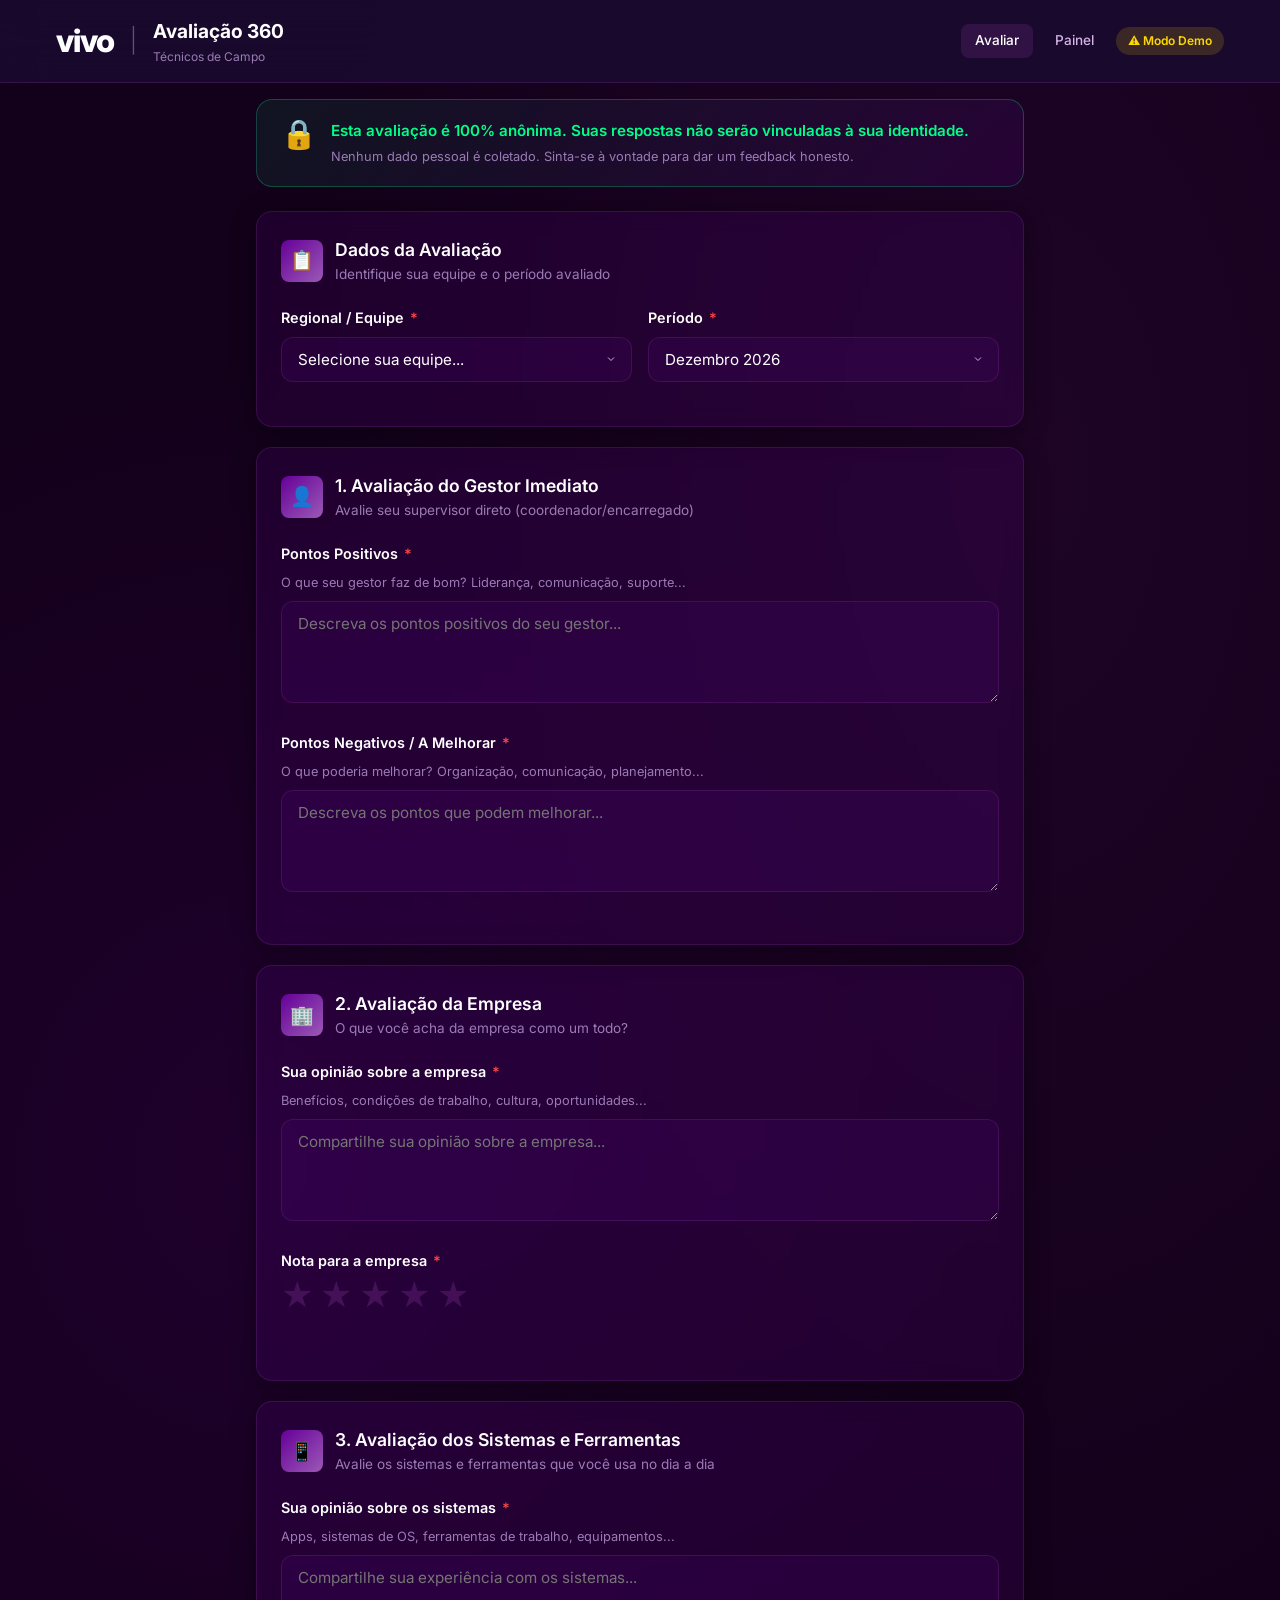
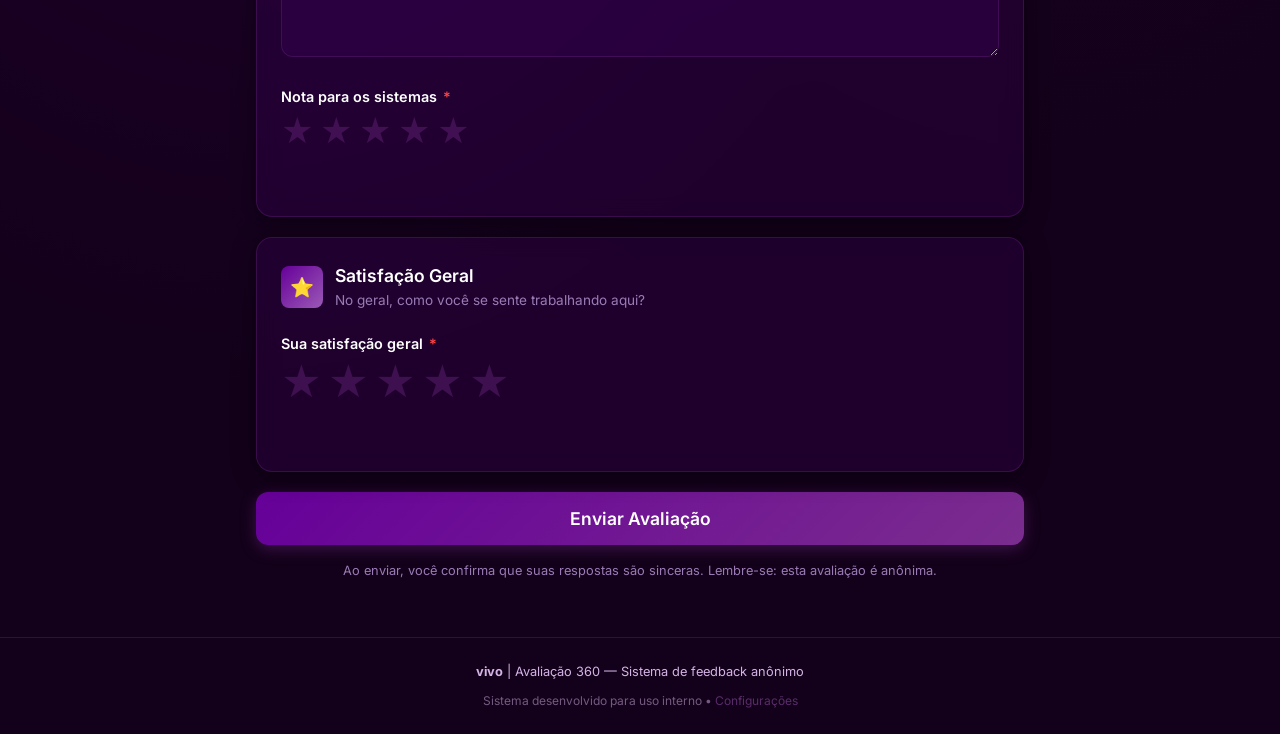
==== commit 770af813: "fix: corrige emojis que apareciam como codigo unicode no HTML" ====
--- a/index.html
+++ b/index.html
@@ -37,7 +37,7 @@
 
     <!-- Aviso de anonimato -->
     <div class="anonymity-notice">
-      <div class="anonymity-notice__icon">\u{1F512}</div>
+      <div class="anonymity-notice__icon">🔒</div>
       <div class="anonymity-notice__text">
         Esta avaliação é 100% anônima. Suas respostas não serão vinculadas à sua identidade.
         <small>Nenhum dado pessoal é coletado. Sinta-se à vontade para dar um feedback honesto.</small>
@@ -50,7 +50,7 @@
       <!-- Identificação da avaliação (sem identificação pessoal) -->
       <div class="card">
         <div class="card__header">
-          <div class="card__icon">\u{1F4CB}</div>
+          <div class="card__icon">📋</div>
           <div>
             <div class="card__title">Dados da Avaliação</div>
             <div class="card__description">Identifique sua equipe e o período avaliado</div>
@@ -79,7 +79,7 @@
       <!-- Questão 1: Avaliação do Gestor Imediato -->
       <div class="card">
         <div class="card__header">
-          <div class="card__icon">\u{1F464}</div>
+          <div class="card__icon">👤</div>
           <div>
             <div class="card__title">1. Avaliação do Gestor Imediato</div>
             <div class="card__description">Avalie seu supervisor direto (coordenador/encarregado)</div>
@@ -108,7 +108,7 @@
       <!-- Questão 2: Avaliação da Empresa -->
       <div class="card">
         <div class="card__header">
-          <div class="card__icon">\u{1F3E2}</div>
+          <div class="card__icon">🏢</div>
           <div>
             <div class="card__title">2. Avaliação da Empresa</div>
             <div class="card__description">O que você acha da empresa como um todo?</div>
@@ -128,15 +128,15 @@
           <label>Nota para a empresa <span class="required">*</span></label>
           <div class="star-rating" id="starsEmpresa">
             <input type="radio" name="empresaNota" value="5" id="empresa5">
-            <label for="empresa5" title="5 - Muito Satisfeito">\u2605</label>
+            <label for="empresa5" title="5 - Muito Satisfeito">★</label>
             <input type="radio" name="empresaNota" value="4" id="empresa4">
-            <label for="empresa4" title="4 - Satisfeito">\u2605</label>
+            <label for="empresa4" title="4 - Satisfeito">★</label>
             <input type="radio" name="empresaNota" value="3" id="empresa3">
-            <label for="empresa3" title="3 - Neutro">\u2605</label>
+            <label for="empresa3" title="3 - Neutro">★</label>
             <input type="radio" name="empresaNota" value="2" id="empresa2">
-            <label for="empresa2" title="2 - Insatisfeito">\u2605</label>
+            <label for="empresa2" title="2 - Insatisfeito">★</label>
             <input type="radio" name="empresaNota" value="1" id="empresa1">
-            <label for="empresa1" title="1 - Muito Insatisfeito">\u2605</label>
+            <label for="empresa1" title="1 - Muito Insatisfeito">★</label>
           </div>
           <div class="star-value"></div>
           <div class="error-message">Selecione uma nota para a empresa</div>
@@ -146,7 +146,7 @@
       <!-- Questão 3: Avaliação do Sistema/Ferramentas -->
       <div class="card">
         <div class="card__header">
-          <div class="card__icon">\u{1F4F1}</div>
+          <div class="card__icon">📱</div>
           <div>
             <div class="card__title">3. Avaliação dos Sistemas e Ferramentas</div>
             <div class="card__description">Avalie os sistemas e ferramentas que você usa no dia a dia</div>
@@ -166,15 +166,15 @@
           <label>Nota para os sistemas <span class="required">*</span></label>
           <div class="star-rating" id="starsSistema">
             <input type="radio" name="sistemaNota" value="5" id="sistema5">
-            <label for="sistema5" title="5 - Muito Satisfeito">\u2605</label>
+            <label for="sistema5" title="5 - Muito Satisfeito">★</label>
             <input type="radio" name="sistemaNota" value="4" id="sistema4">
-            <label for="sistema4" title="4 - Satisfeito">\u2605</label>
+            <label for="sistema4" title="4 - Satisfeito">★</label>
             <input type="radio" name="sistemaNota" value="3" id="sistema3">
-            <label for="sistema3" title="3 - Neutro">\u2605</label>
+            <label for="sistema3" title="3 - Neutro">★</label>
             <input type="radio" name="sistemaNota" value="2" id="sistema2">
-            <label for="sistema2" title="2 - Insatisfeito">\u2605</label>
+            <label for="sistema2" title="2 - Insatisfeito">★</label>
             <input type="radio" name="sistemaNota" value="1" id="sistema1">
-            <label for="sistema1" title="1 - Muito Insatisfeito">\u2605</label>
+            <label for="sistema1" title="1 - Muito Insatisfeito">★</label>
           </div>
           <div class="star-value"></div>
           <div class="error-message">Selecione uma nota para os sistemas</div>
@@ -184,7 +184,7 @@
       <!-- Satisfação Geral -->
       <div class="card">
         <div class="card__header">
-          <div class="card__icon">\u2B50</div>
+          <div class="card__icon">⭐</div>
           <div>
             <div class="card__title">Satisfação Geral</div>
             <div class="card__description">No geral, como você se sente trabalhando aqui?</div>
@@ -195,15 +195,15 @@
           <label>Sua satisfação geral <span class="required">*</span></label>
           <div class="star-rating" id="starsGeral" style="justify-content: flex-end;">
             <input type="radio" name="satisfacaoGeral" value="5" id="geral5">
-            <label for="geral5" title="5 - Muito Satisfeito" style="font-size: 2.5rem;">\u2605</label>
+            <label for="geral5" title="5 - Muito Satisfeito" style="font-size: 2.5rem;">★</label>
             <input type="radio" name="satisfacaoGeral" value="4" id="geral4">
-            <label for="geral4" title="4 - Satisfeito" style="font-size: 2.5rem;">\u2605</label>
+            <label for="geral4" title="4 - Satisfeito" style="font-size: 2.5rem;">★</label>
             <input type="radio" name="satisfacaoGeral" value="3" id="geral3">
-            <label for="geral3" title="3 - Neutro" style="font-size: 2.5rem;">\u2605</label>
+            <label for="geral3" title="3 - Neutro" style="font-size: 2.5rem;">★</label>
             <input type="radio" name="satisfacaoGeral" value="2" id="geral2">
-            <label for="geral2" title="2 - Insatisfeito" style="font-size: 2.5rem;">\u2605</label>
+            <label for="geral2" title="2 - Insatisfeito" style="font-size: 2.5rem;">★</label>
             <input type="radio" name="satisfacaoGeral" value="1" id="geral1">
-            <label for="geral1" title="1 - Muito Insatisfeito" style="font-size: 2.5rem;">\u2605</label>
+            <label for="geral1" title="1 - Muito Insatisfeito" style="font-size: 2.5rem;">★</label>
           </div>
           <div class="star-value"></div>
           <div class="error-message">Selecione sua satisfação geral</div>
@@ -223,7 +223,7 @@
 
     <!-- Tela de sucesso (oculta por padrão) -->
     <div id="successScreen" class="success-screen">
-      <div class="success-screen__checkmark">\u2713</div>
+      <div class="success-screen__checkmark">✓</div>
       <h2 class="success-screen__title">Avaliação Enviada!</h2>
       <p class="success-screen__message">
         Obrigado pelo seu feedback. Sua avaliação foi registrada com sucesso e é completamente anônima.
